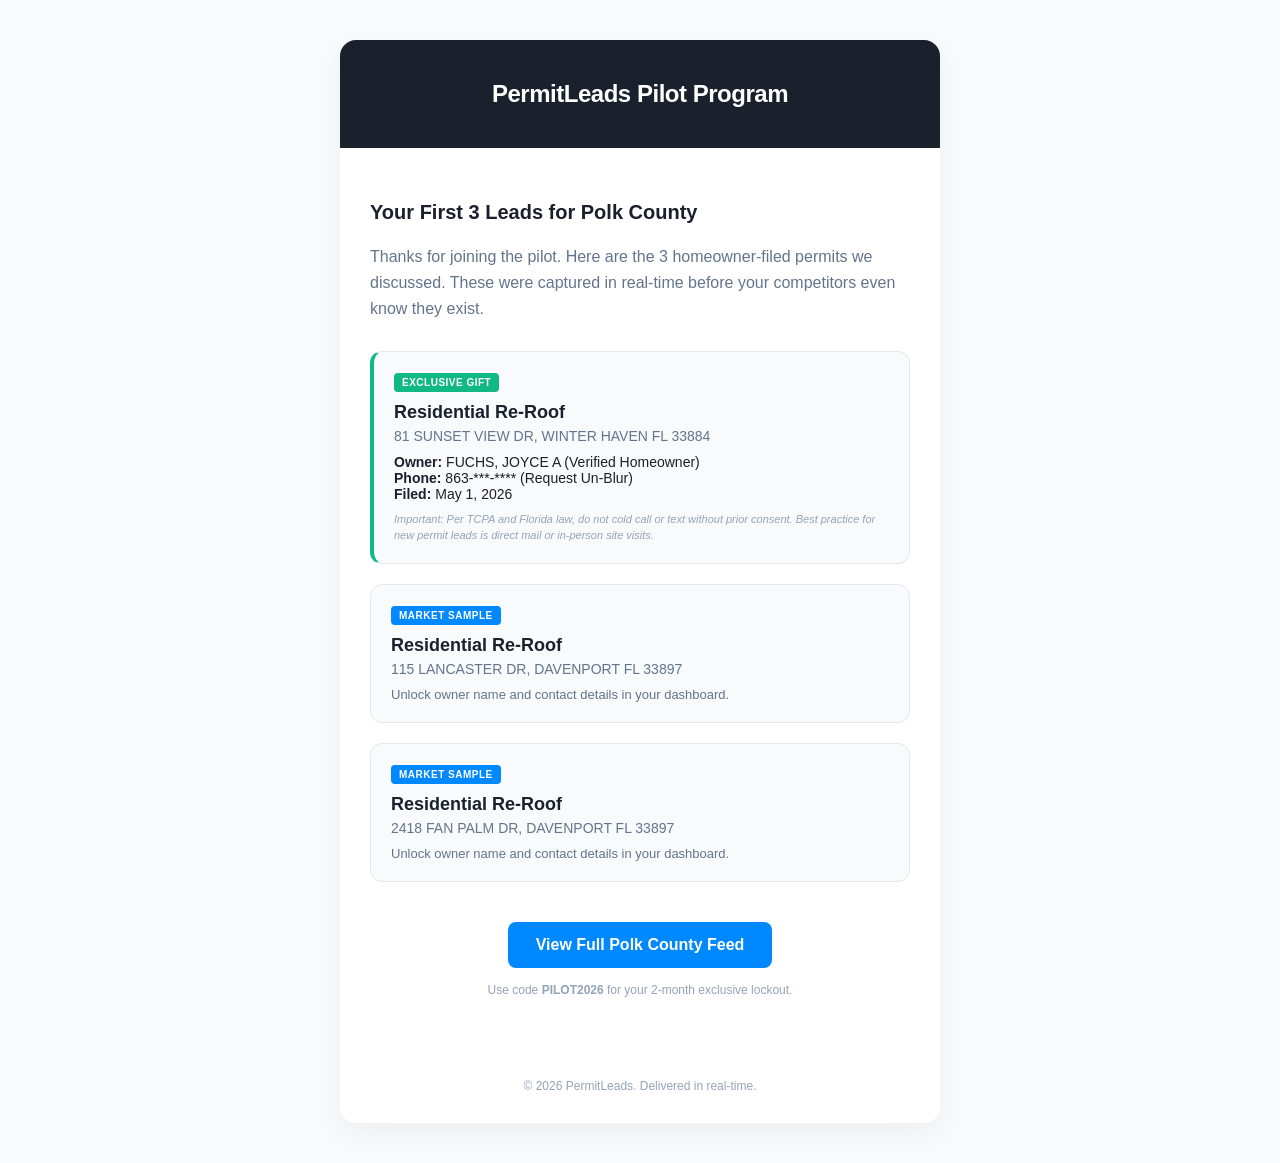
==== outbound/welcome_pilot.html @ 052aa2ad "Initial commit: PermitLeads Sales Pipeline and Scraper System" ====
<!DOCTYPE html>
<html>
<head>
    <meta charset="utf-8">
    <meta name="viewport" content="width=device-width, initial-scale=1.0">
    <title>Welcome to the PermitLeads Pilot</title>
    <style>
        body { font-family: 'Inter', -apple-system, BlinkMacSystemFont, 'Segoe UI', Roboto, sans-serif; background-color: #F8FAFC; color: #1A202C; margin: 0; padding: 0; }
        .main { background-color: #FFFFFF; margin: 0 auto; width: 100%; max-width: 600px; border-spacing: 0; border-radius: 16px; overflow: hidden; box-shadow: 0 10px 30px rgba(0,0,0,0.05); }
        .header { background-color: #1A202C; padding: 40px 20px; text-align: center; color: #FFFFFF; }
        .content { padding: 40px 30px; }
        .lead-card { background: #F8FAFC; border: 1px solid #E2E8F0; border-radius: 12px; padding: 20px; margin-bottom: 20px; }
        .badge { display: inline-block; padding: 4px 8px; border-radius: 4px; font-size: 10px; font-weight: 800; text-transform: uppercase; letter-spacing: 0.05em; background: #0088FF; color: white; margin-bottom: 10px; }
        .project-title { font-size: 18px; font-weight: 700; margin: 0 0 5px 0; }
        .project-addr { font-size: 14px; color: #64748B; margin-bottom: 10px; }
        .btn { display: inline-block; background-color: #0088FF; color: #FFFFFF; padding: 14px 28px; border-radius: 8px; font-weight: 700; text-decoration: none; text-align: center; }
        .footer { padding: 30px; text-align: center; font-size: 12px; color: #94A3B8; }
    </style>
</head>
<body>
    <center style="width: 100%; table-layout: fixed; background-color: #F8FAFC; padding: 40px 0;">
        <table class="main" width="100%">
            <tr>
                <td class="header">
                    <div style="font-size: 24px; font-weight: 800; letter-spacing: -0.02em;">PermitLeads Pilot Program</div>
                </td>
            </tr>
            <tr>
                <td class="content">
                    <h1 style="font-size: 20px; font-weight: 800; margin-bottom: 20px;">Your First 3 Leads for Polk County</h1>
                    <p style="color: #64748B; line-height: 1.6; margin-bottom: 30px;">
                        Thanks for joining the pilot. Here are the 3 homeowner-filed permits we discussed. These were captured in real-time before your competitors even know they exist.
                    </p>

                    <!-- LEAD 1: THE GIFT -->
                    <div class="lead-card" style="border-left: 4px solid #10B981;">
                        <div class="badge" style="background: #10B981;">Exclusive Gift</div>
                        <h2 class="project-title">Residential Re-Roof</h2>
                        <div class="project-addr">81 SUNSET VIEW DR, WINTER HAVEN FL 33884</div>
                        <div style="font-size: 14px; margin-top: 10px;">
                            <strong>Owner:</strong> FUCHS, JOYCE A (Verified Homeowner)<br>
                            <strong>Phone:</strong> 863-***-**** (Request Un-Blur)<br>
                            <strong>Filed:</strong> May 1, 2026
                        </div>
                        <div style="font-size: 11px; color: #94A3B8; margin-top: 10px; line-height: 1.4;">
                            <em>Important: Per TCPA and Florida law, do not cold call or text without prior consent. Best practice for new permit leads is direct mail or in-person site visits.</em>
                        </div>
                    </div>

                    <!-- LEAD 2 -->
                    <div class="lead-card">
                        <div class="badge">Market Sample</div>
                        <h2 class="project-title">Residential Re-Roof</h2>
                        <div class="project-addr">115 LANCASTER DR, DAVENPORT FL 33897</div>
                        <div style="font-size: 13px; color: #64748B; margin-top: 5px;">Unlock owner name and contact details in your dashboard.</div>
                    </div>

                    <!-- LEAD 3 -->
                    <div class="lead-card">
                        <div class="badge">Market Sample</div>
                        <h2 class="project-title">Residential Re-Roof</h2>
                        <div class="project-addr">2418 FAN PALM DR, DAVENPORT FL 33897</div>
                        <div style="font-size: 13px; color: #64748B; margin-top: 5px;">Unlock owner name and contact details in your dashboard.</div>
                    </div>

                    <div style="margin-top: 40px; text-align: center;">
                        <a href="https://permit-leads.com/leads" class="btn">View Full Polk County Feed</a>
                        <p style="font-size: 12px; color: #94A3B8; margin-top: 15px;">Use code <strong>PILOT2026</strong> for your 2-month exclusive lockout.</p>
                    </div>
                </td>
            </tr>
            <tr>
                <td class="footer">
                    &copy; 2026 PermitLeads. Delivered in real-time.
                </td>
            </tr>
        </table>
    </center>
</body>
</html>
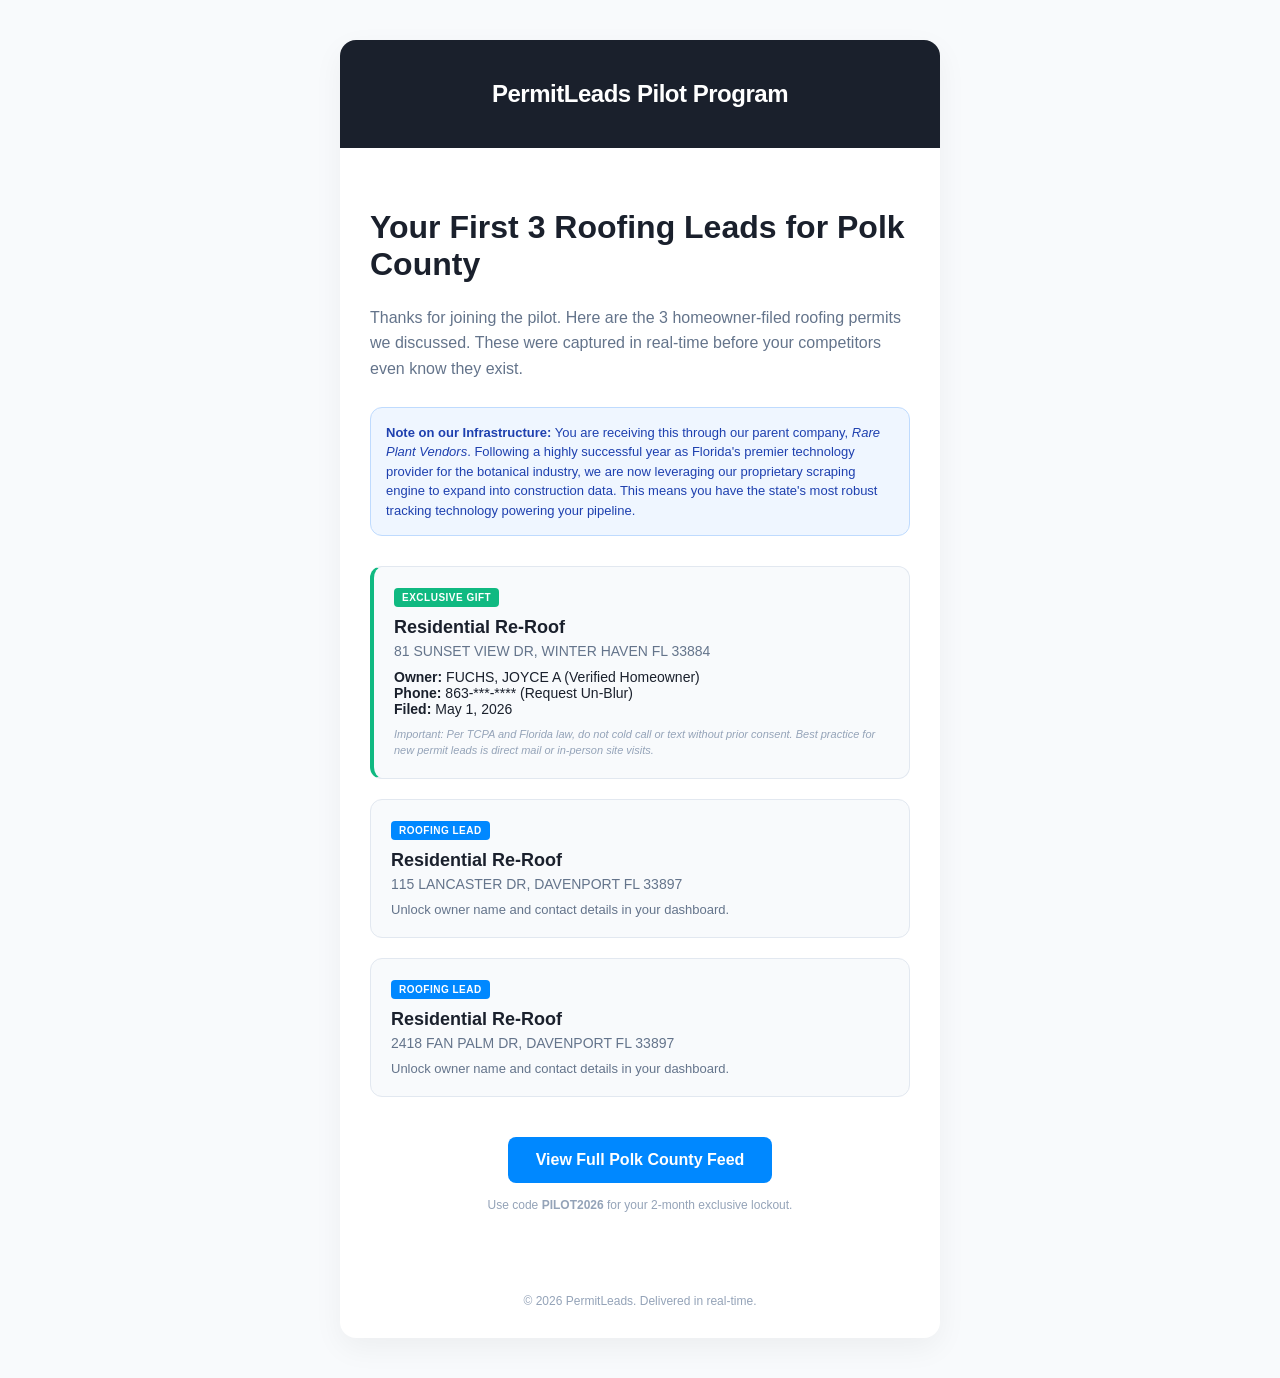
==== commit 2ecfab49: "feat: implement outbound email delivery script and welcome HTML template for pilot program subscribe" ====
--- a/outbound/welcome_pilot.html
+++ b/outbound/welcome_pilot.html
@@ -27,10 +27,14 @@
             </tr>
             <tr>
                 <td class="content">
-                    <h1 style="font-size: 20px; font-weight: 800; margin-bottom: 20px;">Your First 3 Leads for Polk County</h1>
-                    <p style="color: #64748B; line-height: 1.6; margin-bottom: 30px;">
-                        Thanks for joining the pilot. Here are the 3 homeowner-filed permits we discussed. These were captured in real-time before your competitors even know they exist.
+                    <h1 style={{font-size: '20px', font-weight: 800, margin-bottom: 20px;}}>Your First 3 Roofing Leads for Polk County</h1>
+                    <p style="color: #64748B; line-height: 1.6; margin-bottom: 25px;">
+                        Thanks for joining the pilot. Here are the 3 homeowner-filed roofing permits we discussed. These were captured in real-time before your competitors even know they exist.
                     </p>
+
+                    <div style="background: #EFF6FF; border: 1px solid #BFDBFE; border-radius: 12px; padding: 15px; margin-bottom: 30px; font-size: 13px; color: #1E40AF; line-height: 1.5;">
+                        <strong>Note on our Infrastructure:</strong> You are receiving this through our parent company, <em>Rare Plant Vendors</em>. Following a highly successful year as Florida's premier technology provider for the botanical industry, we are now leveraging our proprietary scraping engine to expand into construction data. This means you have the state's most robust tracking technology powering your pipeline.
+                    </div>
 
                     <!-- LEAD 1: THE GIFT -->
                     <div class="lead-card" style="border-left: 4px solid #10B981;">
@@ -49,7 +53,7 @@
 
                     <!-- LEAD 2 -->
                     <div class="lead-card">
-                        <div class="badge">Market Sample</div>
+                        <div class="badge">Roofing Lead</div>
                         <h2 class="project-title">Residential Re-Roof</h2>
                         <div class="project-addr">115 LANCASTER DR, DAVENPORT FL 33897</div>
                         <div style="font-size: 13px; color: #64748B; margin-top: 5px;">Unlock owner name and contact details in your dashboard.</div>
@@ -57,14 +61,14 @@
 
                     <!-- LEAD 3 -->
                     <div class="lead-card">
-                        <div class="badge">Market Sample</div>
+                        <div class="badge">Roofing Lead</div>
                         <h2 class="project-title">Residential Re-Roof</h2>
                         <div class="project-addr">2418 FAN PALM DR, DAVENPORT FL 33897</div>
                         <div style="font-size: 13px; color: #64748B; margin-top: 5px;">Unlock owner name and contact details in your dashboard.</div>
                     </div>
 
                     <div style="margin-top: 40px; text-align: center;">
-                        <a href="https://permit-leads.com/leads" class="btn">View Full Polk County Feed</a>
+                        <a href="https://www.rareplantvendors.com/permits" class="btn">View Full Polk County Feed</a>
                         <p style="font-size: 12px; color: #94A3B8; margin-top: 15px;">Use code <strong>PILOT2026</strong> for your 2-month exclusive lockout.</p>
                     </div>
                 </td>
